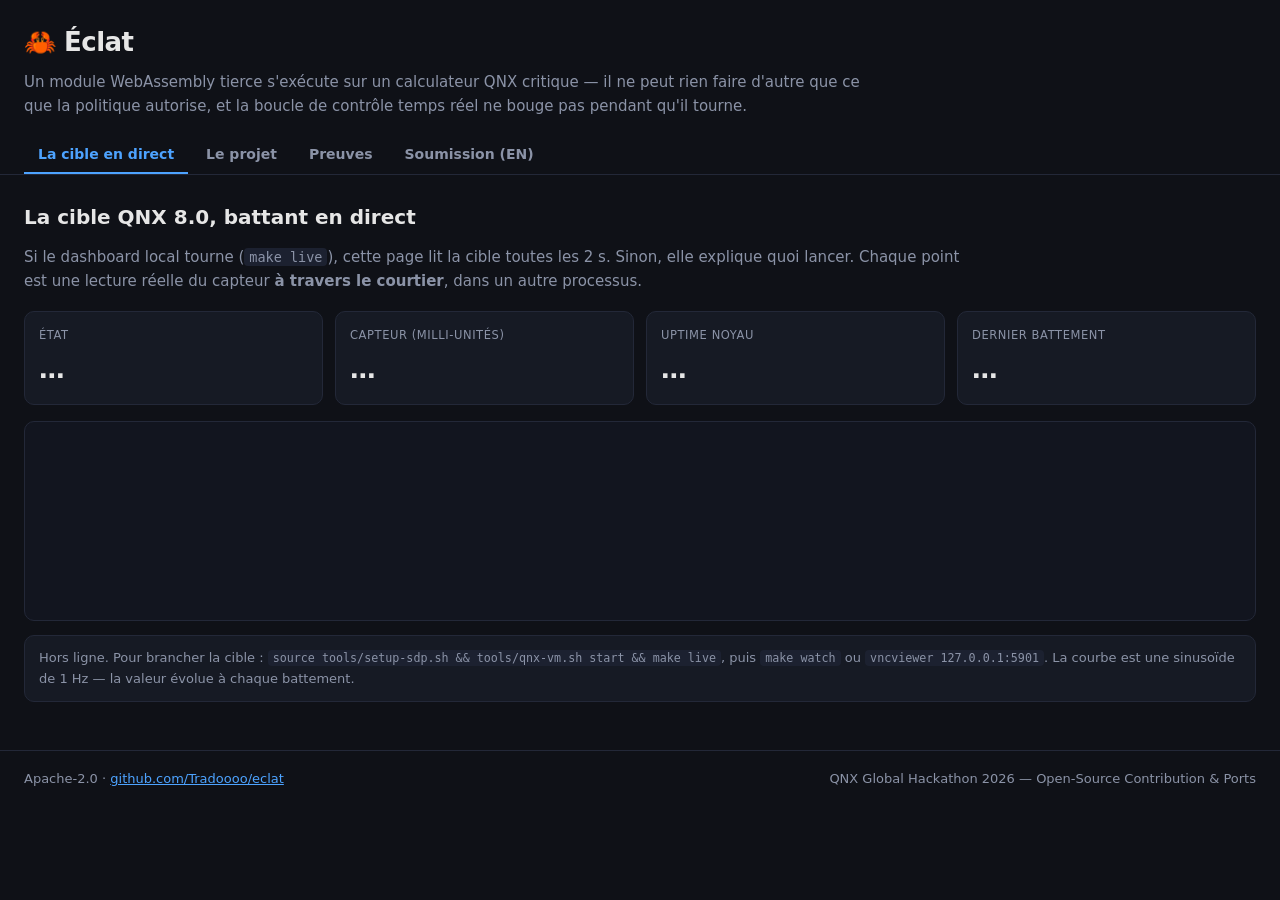
==== site/index.html @ b482608a "Le site Éclat sur GitHub Pages : le projet, les preuves, la cible en direct Le site statique est né " ====
<!DOCTYPE html>
<!-- SPDX-License-Identifier: Apache-2.0 -->
<!-- Éclat — site de démonstration et dossier de preuves (QNX Global Hackathon 2026). -->
<!-- GABARIT : les marqueurs __TOKEN__ sont remplis par tools/build_site.py depuis -->
<!-- site/content.json et docs/preuves/. Ne pas éditer ce qui suit les marqueurs. -->
<html lang="fr">
<head>
<meta charset="utf-8">
<meta name="viewport" content="width=device-width, initial-scale=1">
<title>Éclat — WAMR et courtier de capacités sur QNX 8.0</title>
<meta name="description" content="Du code tierce non certifié s'exécute sur un calculateur QNX critique, il ne peut rien faire d'autre que ce que la politique autorise. QNX Global Hackathon 2026 — Open-Source Contribution & Ports.">
<link rel="stylesheet" href="style.css">
</head>
<body>
<header>
  <div class="brand">
    <h1>🦀 Éclat</h1>
    <p class="tagline">Un module WebAssembly tierce s&#x27;exécute sur un calculateur QNX critique — il ne peut rien faire d&#x27;autre que ce que la politique autorise, et la boucle de contrôle temps réel ne bouge pas pendant qu&#x27;il tourne.</p>
  </div>
  <div class="head-row">
    <nav id="nav">
      <button data-tab="live" class="active">La cible en direct</button>
      <button data-tab="projet">Le projet</button>
      <button data-tab="preuves">Preuves</button>
      <button data-tab="soumission">Soumission (EN)</button>
    </nav>
  </div>
</header>

<main>
<!-- ══════════════════ LIVE ══════════════════ -->
<section id="live" class="tab active">
  <h2>La cible QNX 8.0, battant en direct</h2>
  <p class="lead">Si le dashboard local tourne (<code>make live</code>), cette page lit la cible
  toutes les 2&nbsp;s. Sinon, elle explique quoi lancer. Chaque point est une lecture réelle du
  capteur <b>à travers le courtier</b>, dans un autre processus.</p>
  <div class="grid" id="liveGrid">
    <div class="card"><div class="k">État</div><div class="v" id="etat">…</div></div>
    <div class="card"><div class="k">Capteur (milli-unités)</div><div class="v" id="capteur">…</div></div>
    <div class="card"><div class="k">Uptime noyau</div><div class="v" id="uptime">…</div></div>
    <div class="card"><div class="k">Dernier battement</div><div class="v" id="ts">…</div></div>
  </div>
  <canvas id="courbe" width="1200" height="200"></canvas>
  <div class="note" id="liveNote">
    Hors ligne. Pour brancher la cible : <code>source tools/setup-sdp.sh &amp;&amp; tools/qnx-vm.sh start
    &amp;&amp; make live</code>, puis <code>make watch</code> ou <code>vncviewer 127.0.0.1:5901</code>.
    La courbe est une sinusoïde de 1&nbsp;Hz — la valeur évolue à chaque battement.
  </div>
</section>

<!-- ══════════════════ PROJET ══════════════════ -->
<section id="projet" class="tab">
  <h2>Le projet</h2>
  <p class="pitch">« WAMR apporte le bac à sable ; Éclat apporte la frontière de capacités. Chaque accès du module devient un message synchrone vers un courtier — un autre processus — qui décide, seul, selon une politique déclarative à refus par défaut. »</p>
  <div class="stats">
<div class="stat"><b>11</b><span>preuves archivées (make preuves)</span></div>
<div class="stat"><b>198</b><span>vérifications C11, ASan/UBSan clean</span></div>
<div class="stat"><b>131</b><span>tests Python (jumeau indépendant)</span></div>
<div class="stat"><b>10 000</b><span>décisions différentielles C ↔ Python</span></div>
<div class="stat"><b>3 000</b><span>entrées fuzzées, 0 plantage</span></div>
<div class="stat"><b>22/22</b><span>mutants tués — détection 100 %</span></div>
<div class="stat"><b>8.0</b><span>noyau QNX réel (QEMU/KVM)</span></div>
  </div>

  <div class="two">
    <div class="panel">
      <h3>Trois couches d'isolation indépendantes</h3>
      <ul>
<li><b>Bac à sable WebAssembly</b> — mémoire linéaire bornée, pas d&#x27;appel système direct.</li>
<li><b>Processus QNX sans abilities</b> — le courtier tourne dans un processus dont on retire les abilities.</li>
<li><b>Politique de sécurité noyau</b> — exprimable par capacité, pas seulement par processus.</li>
</ul>
    </div>
    <div class="panel">
      <h3>Quatre mécanismes, tous mesurés</h3>
      <ul>
<li>Politique déclarative à refus par défaut (TOML) — plages d&#x27;identifiants et de valeurs par capacité.</li>
<li>Budget CPU avec mise à mort du processus enfant (fork + pipe + poll + SIGKILL, portables sur QNX).</li>
<li>Vérification d&#x27;empreinte avant chargement : un seul octet modifié refuse le module.</li>
<li>Journal d&#x27;audit à hachage enchaîné, avec vérificateur indépendant.</li>
</ul>
    </div>
  </div>

  <div class="panel">
    <h3>Les quatre exigences, vérifiées sur un vrai noyau QNX 8.0</h3>
    <table class="feat">
      <thead><tr><th>Exigence</th><th></th><th>Résultat sur cible</th></tr></thead>
      <tbody><tr><td class="id">ECL-04</td><td><b>Module honnête exécuté</b></td><td>4 appels au courtier, 0 refus, code 0</td></tr>
<tr><td class="id">ECL-05</td><td><b>Module hostile refusé</b></td><td>4 refus JSON — CAP_DENIED_POLICY (net_send), CAP_DENIED_RANGE (actionneur 99999), CAP_DENIED_RANGE (capteur 42), CAP_DENIED_POLICY (kv_put)</td></tr>
<tr><td class="id">ECL-06</td><td><b>Module gourmand, budget 300 ms</b></td><td>tué par le superviseur à 1,30 s user / 1,33 s real</td></tr>
<tr><td class="id">ECL-07</td><td><b>Module falsifié (1 octet)</b></td><td>chargement refusé, empreinte citée, code 1</td></tr></tbody>
    </table>
    <p class="hint">Cible : <code>QNX qnxwamr 8.0.0 2026/06/05 x86pc x86_64</code>, image
    <code>mkqnximage --type=qemu</code>, sous QEMU/KVM. Consoles brutes dans
    <code>docs/preuves/qnx800/</code>.</p>
  </div>

  <div class="panel">
    <h3>Ce qui est à nous, ce qui ne l'est pas</h3>
    <table class="feat">
      <thead><tr><th>Objet</th><th>Qui</th><th>Lien</th></tr></thead>
      <tbody><tr><td>Couche plateforme QNX 8.0 de WAMR</td><td>Selman Altınay — pas nous</td><td><a href="https://github.com/bytecodealliance/wasm-micro-runtime/pull/5200">https://github.com/bytecodealliance/wasm-micro-runtime/pull/5200</a></td></tr>
<tr><td>Recette de port WAMR pour l&#x27;arbre des ports QNX</td><td>Nous (Éclat)</td><td><a href="https://github.com/qnx-ports/build-files/pull/337">https://github.com/qnx-ports/build-files/pull/337</a></td></tr>
<tr><td>Courtier de capacités, moteur de politique, chaîne d&#x27;audit</td><td>Nous (Éclat)</td><td><a href="https://github.com/Tradoooo/eclat">https://github.com/Tradoooo/eclat</a></td></tr></tbody>
    </table>
  </div>
</section>

<!-- ══════════════════ PREUVES ══════════════════ -->
<section id="preuves" class="tab">
  <h2>Preuves — aucune affirmation sans artefact</h2>
  <p class="lead">Chaque ligne est une preuve : une commande, un artefact brut daté, un verdict.
  Rien n'est retouché. Régénéré par <code>tools/preuves.sh</code>.</p>
  <div class="prose">
    <h3>Les preuves du dépôt</h3>
    <table>
      <thead><tr><th>Preuve</th><th>Artefact</th><th>Verdict</th></tr></thead>
      <tbody><tr><td>tests C du cœur (ECL-01/02/05/06/07)</td><td><a href="preuves/2026-11-12-tests-core.txt"><code>docs/preuves/hote/2026-11-12-tests-core.txt</code></a></td><td class="verdict">vert</td></tr>
<tr><td>tests C sous ASan/UBSan</td><td><a href="preuves/2026-11-12-tests-core-asan.txt"><code>docs/preuves/hote/2026-11-12-tests-core-asan.txt</code></a></td><td class="verdict">vert</td></tr>
<tr><td>tests Python</td><td><a href="preuves/2026-11-12-tests-python.txt"><code>docs/preuves/hote/2026-11-12-tests-python.txt</code></a></td><td class="verdict">vert</td></tr>
<tr><td>différentiel 10 000 décisions</td><td><a href="preuves/2026-11-12-differentiel.txt"><code>docs/preuves/hote/2026-11-12-differentiel.txt</code></a></td><td class="verdict">vert</td></tr>
<tr><td>fuzz 3 000 entrées (ASan/UBSan)</td><td><a href="preuves/2026-11-12-fuzz.txt"><code>docs/preuves/hote/2026-11-12-fuzz.txt</code></a></td><td class="verdict">vert</td></tr>
<tr><td>mutants (taux de détection 100 %)</td><td><a href="preuves/2026-11-12-mutants.txt"><code>docs/preuves/hote/2026-11-12-mutants.txt</code></a></td><td class="verdict">vert</td></tr>
<tr><td>intégration .wasm sur l&#x27;hôte</td><td><a href="preuves/2026-11-12-integration-wasm.txt"><code>docs/preuves/hote/2026-11-12-integration-wasm.txt</code></a></td><td class="verdict">vert</td></tr>
<tr><td>démonstration sur QNX 8.0 (ECL-04/05/06/07)</td><td><a href="preuves/2026-11-12-demonstration.txt"><code>docs/preuves/qnx800/2026-11-12-demonstration.txt</code></a></td><td class="verdict">vert</td></tr>
<tr><td>courtier sur /cap (MsgSend/MsgReply)</td><td><a href="preuves/2026-11-12-courtier.txt"><code>docs/preuves/qnx800/2026-11-12-courtier.txt</code></a></td><td class="verdict">vert</td></tr>
<tr><td>imports du module via le courtier (MsgSend/MsgReply)</td><td><a href="preuves/2026-11-12-module-via-courtier.txt"><code>docs/preuves/qnx800/2026-11-12-module-via-courtier.txt</code></a></td><td class="verdict">vert</td></tr>
<tr><td>boucle 1 kHz (vivante pendant la mise à mort)</td><td><a href="preuves/2026-11-12-boucle-1khz.txt"><code>docs/preuves/qnx800/2026-11-12-boucle-1khz.txt</code></a></td><td class="verdict">vert</td></tr></tbody>
    </table>
  </div>
  <div class="panel">
    <h3>Console brute de la cible — démonstration (ECL-04/05/06/07)</h3>
    <pre class="out"># Éclat — démonstration sur cible QNX 8.0
# Capturée le 2026-11-12T21:28:23+01:00 par tools/demo-on-qnx.sh
# Hôte : 127.0.0.1:2280 (SSH), cible /tmp/eclat, architecture x86_64
# Binaire : build/qnx-x86_64/eclat-run (656040 octets)
# Aucune sortie n&#x27;est retouchée : c&#x27;est la console de la cible, stderr fusionné sur place.
# (les journaisons partent sur stderr, le bilan sur stdout : l&#x27;ordre est celui de la cible)

════════ Identification de la cible ════════
QNX qnxwamr 8.0.0 2026/06/05-16:26:03EDT x86pc x86_64

════════ Transfert ════════
7 fichiers transférés

════════ ECL-04 : module honnête (tout est autorisé) ════════
[eclat log niv=1] honnete : demarrage
[eclat log niv=1] honnete : termine, consigne appliquee
module « honneste.wasm » (827 octets) sous politique « honneste »

--- bilan ---
appels au courtier : 4
refus              : 0
cpu mesuré         : 71330 ns
temps écoulé       : 468776 ns
tué par le budget  : non
code du module     : 0
code=0

════════ ECL-05 : module hostile (4 accès interdits) ════════
[eclat log niv=1] hostile : debut des tentatives
[eclat log niv=2] {&quot;seq&quot;:1,&quot;module&quot;:&quot;hostile&quot;,&quot;cap&quot;:&quot;net_send&quot;,&quot;decision&quot;:&quot;CAP_DENIED_POLICY&quot;}
[eclat log niv=2] {&quot;seq&quot;:2,&quot;module&quot;:&quot;hostile&quot;,&quot;cap&quot;:&quot;write_actuator&quot;,&quot;decision&quot;:&quot;CAP_DENIED_RANGE&quot;}
[eclat log niv=2] {&quot;seq&quot;:3,&quot;module&quot;:&quot;hostile&quot;,&quot;cap&quot;:&quot;read_sensor&quot;,&quot;decision&quot;:&quot;CAP_DENIED_RANGE&quot;}
[eclat log niv=2] {&quot;seq&quot;:4,&quot;module&quot;:&quot;hostile&quot;,&quot;cap&quot;:&quot;kv_put&quot;,&quot;decision&quot;:&quot;CAP_DENIED_POLICY&quot;}
[eclat log niv=1] hostile : quatre tentatives, toutes refusees
module « hostile.wasm » (850 octets) sous politique « hostile »

--- bilan ---
appels au courtier : 6
refus              : 4
cpu mesuré         : 181225 ns
temps écoulé       : 775282 ns
tué par le budget  : non
code du module     : 0
code=0

════════ ECL-06 : module gourmand (boucle sans fin, budget 300 ms) ════════
[eclat log niv=1] gourmand : demarrage d&#x27;une boucle sans fin
module « gourmand.wasm » (667 octets) sous politique « gourmand »
module tué par le superviseur : budget CPU de 300 ms dépassé

--- bilan ---
appels au courtier : 0
refus              : 0
cpu mesuré         : 0 ns
temps écoulé       : 0 ns
tué par le budget  : OUI
code du module     : -1
    1.33s real     1.30s user     0.00s system
code=0

════════ ECL-07 : module falsifié (1 octet modifié) ════════
REFUSÉ (-2) : empreinte du module différente de la politique (32e7e8db3f1118cf373418d5d46ce6a3b1a956ac2348e311c553dcc6cd6a05f6...)
module « falsifie.wasm » (827 octets) sous politique « honneste »

--- bilan ---
appels au courtier : 0
refus              : 0
cpu mesuré         : 0 ns
temps écoulé       : 0 ns
tué par le budget  : non
code du module     : -1
code=1</pre>
  </div>
  <div class="panel">
    <h3>Console brute — les imports du module via le courtier</h3>
    <pre class="out"># Éclat — les imports du module passent par le courtier
# Capturée le 2026-11-12T21:28:35+01:00 par tools/demo-module-via-broker.sh
# Hôte : 127.0.0.1:2280 (SSH), cible /tmp/eclat-broker, architecture x86_64
# eclat-run est lancé avec --broker cap : chaque import du module devient un MsgSend.
# Le bilan (appels, refus) est donc la trace du courtier, d&#x27;un AUTRE processus.
# Aucune sortie n&#x27;est retouchée.

════════ Identification de la cible ════════
QNX qnxwamr 8.0.0 2026/06/05-16:26:03EDT x86pc x86_64

════════ Transfert ════════
6 fichiers transférés

════════ Démarrage du courtier ════════
courtier: politique « via-broker » chargée (2 règles allow, 0 règles deny)
courtier: à l&#x27;écoute sur cap (canal 1)
courtier: publication de /dev/cap : retour -1 (errno 0) — repli sur le nom cap

════════ ECL-04 via courtier : module honnête ════════
[eclat log niv=1] honnete : demarrage
[eclat log niv=1] honnete : termine, consigne appliquee
eclat: décisions prises par le courtier « cap » (autre processus)
module « honneste.wasm » (827 octets) sous politique « via-broker »

--- bilan ---
appels au courtier : 4
refus              : 0
cpu mesuré         : 74096 ns
temps écoulé       : 556810 ns
tué par le budget  : non
code du module     : 0
code=0

════════ ECL-05 via courtier : module hostile ════════
[eclat log niv=1] hostile : debut des tentatives
[eclat log niv=2] {&quot;seq&quot;:1,&quot;module&quot;:&quot;via-broker&quot;,&quot;cap&quot;:&quot;net_send&quot;,&quot;decision&quot;:&quot;CAP_DENIED_POLICY&quot;}
[eclat log niv=2] {&quot;seq&quot;:2,&quot;module&quot;:&quot;via-broker&quot;,&quot;cap&quot;:&quot;write_actuator&quot;,&quot;decision&quot;:&quot;CAP_DENIED_RANGE&quot;}
[eclat log niv=2] {&quot;seq&quot;:3,&quot;module&quot;:&quot;via-broker&quot;,&quot;cap&quot;:&quot;read_sensor&quot;,&quot;decision&quot;:&quot;CAP_DENIED_RANGE&quot;}
[eclat log niv=2] {&quot;seq&quot;:4,&quot;module&quot;:&quot;via-broker&quot;,&quot;cap&quot;:&quot;kv_put&quot;,&quot;decision&quot;:&quot;CAP_DENIED_POLICY&quot;}
[eclat log niv=1] hostile : quatre tentatives, toutes refusees
eclat: décisions prises par le courtier « cap » (autre processus)
module « hostile.wasm » (850 octets) sous politique « via-broker »

--- bilan ---
appels au courtier : 6
refus              : 4
cpu mesuré         : 193555 ns
temps écoulé       : 1189476 ns
tué par le budget  : non
code du module     : 0
code=0

════════ Arrêt du courtier ════════
arrêté</pre>
  </div>
  <div class="panel">
    <h3>Niveau d'honnêteté</h3>
    <ul><li>Les chiffres de gigue de la boucle 1 kHz sont dominés par l&#x27;émulateur, pas par le module : sous QEMU il n&#x27;y a ni vrai timer ni isolation vCPU (p50 ≈ centaines de µs à 1 ms, p99 en dizaines de ms).</li>
<li>Ce qui est prouvé : la boucle reste vivante et garde son compte de tics (3000 tics, 2999 mesures de gigue, dans chacune des 3 phases) pendant la mise à mort d&#x27;un module ennemi.</li>
<li>Ce qui n&#x27;est pas prouvé : la performance temps réel — elle exige une cible matérielle physique. L&#x27;artefact brut le dit lui-même.</li>
<li>Aucune affirmation de certification : Éclat fournit isolation et politique, pas une qualification.</li>
<li>La publication de /dev/cap a échoué (retour -1) : le courtier retombe sur le nom « cap ». Le chemin complet resmgr_attach/iofunc reste le chantier de finition.</li></ul>
  </div>
</section>

<!-- ══════════════════ SOUMISSION ══════════════════ -->
<section id="soumission" class="tab">
  <h2>Submission — Devpost dossier (English)</h2>
  <div class="subcard">
    <h2>Éclat</h2>
    <p class="tagline">A third-party WebAssembly module runs on a safety-critical QNX controller: it can do nothing beyond what the policy allows, and the real-time control loop keeps running while it does.</p>
    <p><b>The gap.</b> WebAssembly is not ported to QNX: ~150 entries read in the official qnx-ports index, zero wasm/wamr/wasi; qnx-ports/wamr → 404; search org:qnx-ports wasm → 0 repositories. Almost everything else is already there (rust, lua, grpc, ros2, tensorflow, …).</p>
    <p><b>The contribution.</b> Éclat turns every outbound access of a module into a synchronous message to a resource manager that decides — on one side only, in a process without abilities. It is not the porting (that exists, PR #5200, not ours): it is the layer above it.</p>
    <p><b>The twin.</b> The Python twin earned its keep: it caught a real bug — the -1 sentinel meaning &quot;no id constraint&quot; silently collided with the legitimate id -1. The C engine answered CAP_OK where the twin answered CAP_DENIED_RANGE. Without a second implementation, that bug would have shipped.</p>
  </div>
  <div class="panel">
    <h3>Links</h3>
    <ul class="links"><li>Dépôt public : <a href="https://github.com/Tradoooo/eclat">https://github.com/Tradoooo/eclat</a></li>
<li>La cible en direct (dashboard local) : <a href="http://127.0.0.1:8791/">http://127.0.0.1:8791/</a></li>
<li>Console graphique de l&#x27;émulateur (VNC) : <a href="vnc://127.0.0.1:5901">vnc://127.0.0.1:5901</a></li>
<li>Le contrat gelé (ABI, politique, codes) : <a href="https://github.com/Tradoooo/eclat/blob/main/CONTRACT.md">https://github.com/Tradoooo/eclat/blob/main/CONTRACT.md</a></li>
<li>Preuves brutes (docs/preuves/) : <a href="https://github.com/Tradoooo/eclat/tree/main/docs/preuves">https://github.com/Tradoooo/eclat/tree/main/docs/preuves</a></li>
<li>Notre PR amont (qnx-ports #337) : <a href="https://github.com/qnx-ports/build-files/pull/337">https://github.com/qnx-ports/build-files/pull/337</a></li>
<li>La PR de portage (WAMR #5200, pas la nôtre) : <a href="https://github.com/bytecodealliance/wasm-micro-runtime/pull/5200">https://github.com/bytecodealliance/wasm-micro-runtime/pull/5200</a></li></ul>
  </div>
  <p class="hint">Texte complet du dossier Devpost : <code>docs/devpost/</code> dans le dépôt
  (<code>project-description.md</code>, <code>how-we-built-it.md</code>, <code>reproduction.md</code>,
  <code>budget-et-liens.md</code>).</p>
</section>
</main>

<footer>
  <span>Apache-2.0 · <a href="https://github.com/Tradoooo/eclat">github.com/Tradoooo/eclat</a></span>
  <span>QNX Global Hackathon 2026 — Open-Source Contribution &amp; Ports</span>
</footer>

<script src="app.js"></script>
</body>
</html>
---- site/style.css ----
/* SPDX-License-Identifier: Apache-2.0 */
/* Éclat — feuille de style du site de démonstration (même palette que le site Tamis). */
:root {
  --bg: #0f1117; --bg2: #12151f; --panel: #161a24; --line: #232838;
  --fg: #e6e6e6; --mut: #8b93a7; --acc: #4da3ff; --bad: #ff5d5d; --good: #5ad19a;
  --warn: #f5a623; --mono: ui-monospace, SFMono-Regular, Menlo, Consolas, monospace;
}
* { box-sizing: border-box; }

body {
  margin: 0; background: var(--bg); color: var(--fg);
  font: 15px/1.6 system-ui, -apple-system, "Segoe UI", Roboto, sans-serif;
}
a { color: var(--acc); }
code { font-family: var(--mono); font-size: .9em; background: #1c2130; padding: 1px 5px; border-radius: 4px; }

header { padding: 22px 24px 0; border-bottom: 1px solid var(--line); }
.brand h1 { margin: 0; font-size: 26px; letter-spacing: -.02em; }
.tagline { margin: 6px 0 18px; color: var(--mut); max-width: 90ch; }
.tagline b { color: var(--fg); }
.head-row { display: flex; justify-content: space-between; align-items: flex-end; gap: 16px; flex-wrap: wrap; }
nav { display: flex; gap: 4px; flex-wrap: wrap; }
nav button {
  background: none; border: 0; border-bottom: 2px solid transparent; color: var(--mut);
  padding: 10px 14px; font-size: 14px; font-weight: 600; cursor: pointer; font-family: inherit;
}
nav button:hover { color: var(--fg); }
nav button.active { color: var(--acc); border-bottom-color: var(--acc); }

main { padding: 22px 24px 48px; max-width: 1500px; margin: 0 auto; }
.tab { display: none; }
.tab.active { display: block; }
h2 { font-size: 20px; margin: 4px 0 12px; }
h3 { font-size: 15px; margin: 0 0 8px; }
.lead { color: var(--mut); max-width: 100ch; margin: 0 0 18px; }
.hint { color: var(--mut); font-size: 12.5px; margin: 8px 0 0; }
.pitch { border-left: 3px solid var(--acc); padding-left: 14px; color: var(--fg); font-style: italic; }

/* ——— la cible en direct ——— */
.grid { display: grid; grid-template-columns: repeat(auto-fit, minmax(170px, 1fr)); gap: 12px; margin-bottom: 16px; }
.card { background: var(--panel); border: 1px solid var(--line); border-radius: 10px; padding: 14px; }
.card .k { color: var(--mut); font-size: 11.5px; text-transform: uppercase; letter-spacing: .05em; }
.card .v { font-size: 1.6rem; font-weight: 600; margin-top: .3rem; font-variant-numeric: tabular-nums; }
.card .v.ok { color: var(--good); }
.card .v.ko { color: var(--bad); }
canvas {
  width: 100%; height: 200px; background: var(--bg2); border: 1px solid var(--line);
  border-radius: 10px; display: block;
}
.note {
  color: var(--mut); font-size: 13px; margin-top: 14px; line-height: 1.6;
  background: var(--panel); border: 1px solid var(--line); border-radius: 10px; padding: 12px 14px;
}
.note.ok { border-color: #2f5d43; color: var(--fg); }

/* ——— panneaux, tableaux ——— */
.panel { background: var(--panel); border: 1px solid var(--line); border-radius: 10px; padding: 14px 16px; margin-bottom: 16px; }
.panel ul { margin: 0; padding-left: 20px; }
.panel li { margin: 6px 0; }
.two { display: grid; grid-template-columns: 1fr 1fr; gap: 16px; margin-bottom: 16px; }
@media (max-width: 860px) { .two { grid-template-columns: 1fr; } }

.stats { display: grid; grid-template-columns: repeat(auto-fit, minmax(150px, 1fr)); gap: 12px; margin-bottom: 22px; }
.stat { background: var(--panel); border: 1px solid var(--line); border-radius: 10px; padding: 16px; text-align: center; }
.stat b { display: block; font-size: 26px; color: var(--acc); font-variant-numeric: tabular-nums; }
.stat span { color: var(--mut); font-size: 12.5px; }

table.feat { width: 100%; border-collapse: collapse; font-size: 13.5px; }
table.feat th, table.feat td { text-align: left; padding: 9px 11px; border-bottom: 1px solid var(--line); vertical-align: top; }
table.feat th { color: var(--mut); font-size: 11.5px; text-transform: uppercase; letter-spacing: .04em; }
table.feat tr:hover td { background: #171c28; }
table.feat td.id { color: var(--acc); font-family: var(--mono); white-space: nowrap; }

.prose { background: var(--panel); border: 1px solid var(--line); border-radius: 10px; padding: 4px 18px 14px; margin-bottom: 16px; }
.prose table { width: 100%; border-collapse: collapse; font-size: 13.5px; }
.prose th, .prose td { text-align: left; padding: 7px 9px; border-bottom: 1px solid var(--line); vertical-align: top; }
.prose th { color: var(--mut); font-size: 11.5px; text-transform: uppercase; }
.prose td.verdict { color: var(--good); white-space: nowrap; }
.prose code { font-size: 11.5px; word-break: break-all; }

pre.out {
  margin: 0; padding: 12px; border-radius: 8px; overflow-x: auto;
  background: var(--bg2); border: 1px solid var(--line);
  font: 12px/1.55 var(--mono); white-space: pre; max-height: 460px; overflow-y: auto;
}

/* ——— soumission ——— */
.subcard {
  background: linear-gradient(135deg, #172033, #141926); border: 1px solid #2b3a55;
  border-radius: 12px; padding: 18px 20px; margin-bottom: 18px;
}
.subcard h2 { margin: 0 0 6px; font-size: 24px; }
.subcard .tagline { margin: 0 0 12px; color: var(--fg); font-size: 15px; }
.subcard p { margin: 6px 0; color: var(--mut); max-width: 110ch; }
.subcard b { color: var(--fg); }
ul.links { word-break: break-all; }

footer {
  border-top: 1px solid var(--line); padding: 18px 24px; color: var(--mut); font-size: 13px;
  display: flex; justify-content: space-between; gap: 16px; flex-wrap: wrap;
}
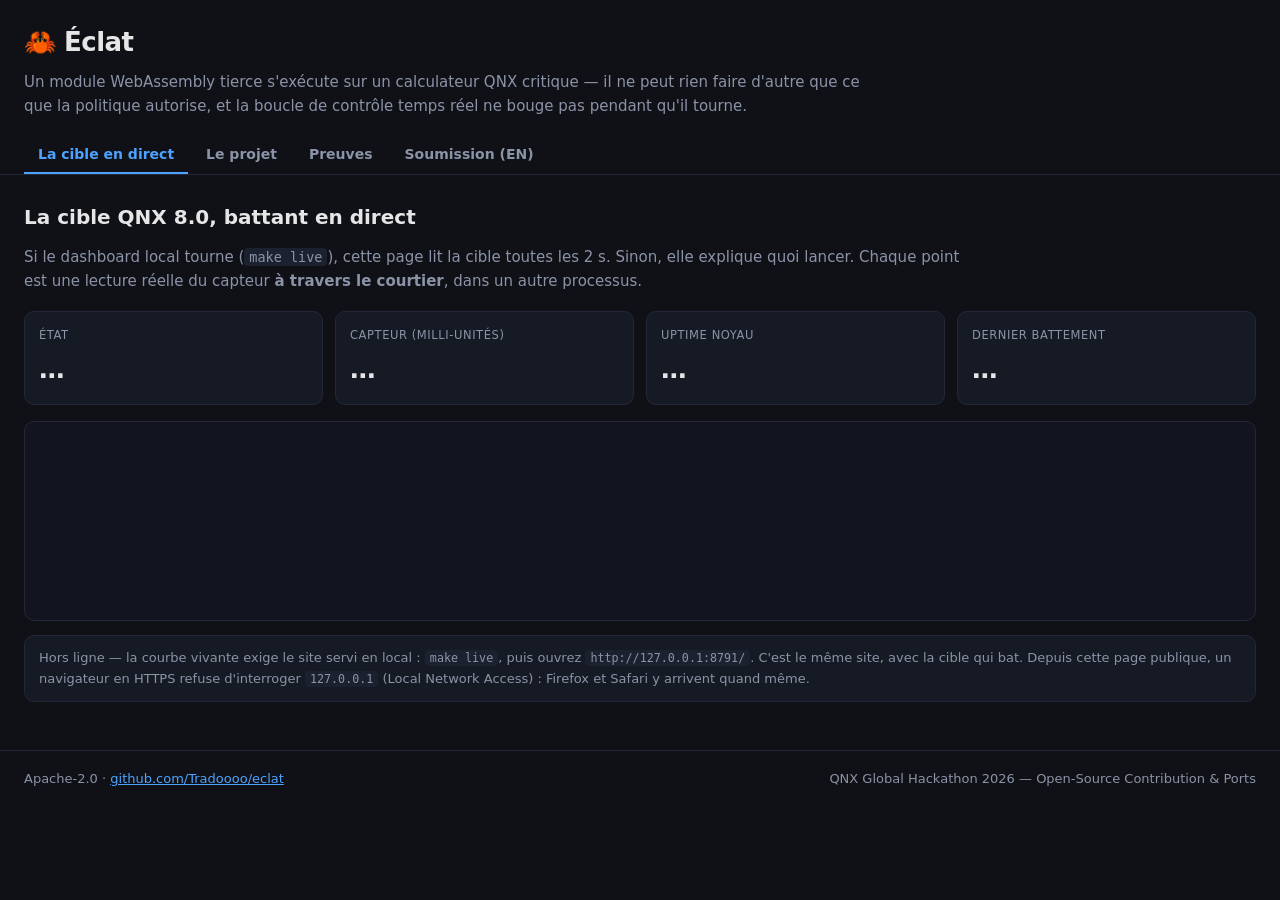
==== commit 3353ab6a: "Le site servi en local, avec la cible en direct : le même site, pas un dashboard à côté Mesuré, pas " ====
--- a/site/index.html
+++ b/site/index.html
@@ -42,9 +42,10 @@
   </div>
   <canvas id="courbe" width="1200" height="200"></canvas>
   <div class="note" id="liveNote">
-    Hors ligne. Pour brancher la cible : <code>source tools/setup-sdp.sh &amp;&amp; tools/qnx-vm.sh start
-    &amp;&amp; make live</code>, puis <code>make watch</code> ou <code>vncviewer 127.0.0.1:5901</code>.
-    La courbe est une sinusoïde de 1&nbsp;Hz — la valeur évolue à chaque battement.
+    Hors ligne — la courbe vivante exige le site servi en local : <code>make live</code>, puis
+    ouvrez <code>http://127.0.0.1:8791/</code>. C'est le même site, avec la cible qui bat.
+    Depuis cette page publique, un navigateur en HTTPS refuse d'interroger
+    <code>127.0.0.1</code> (Local Network Access) : Firefox et Safari y arrivent quand même.
   </div>
 </section>
 
